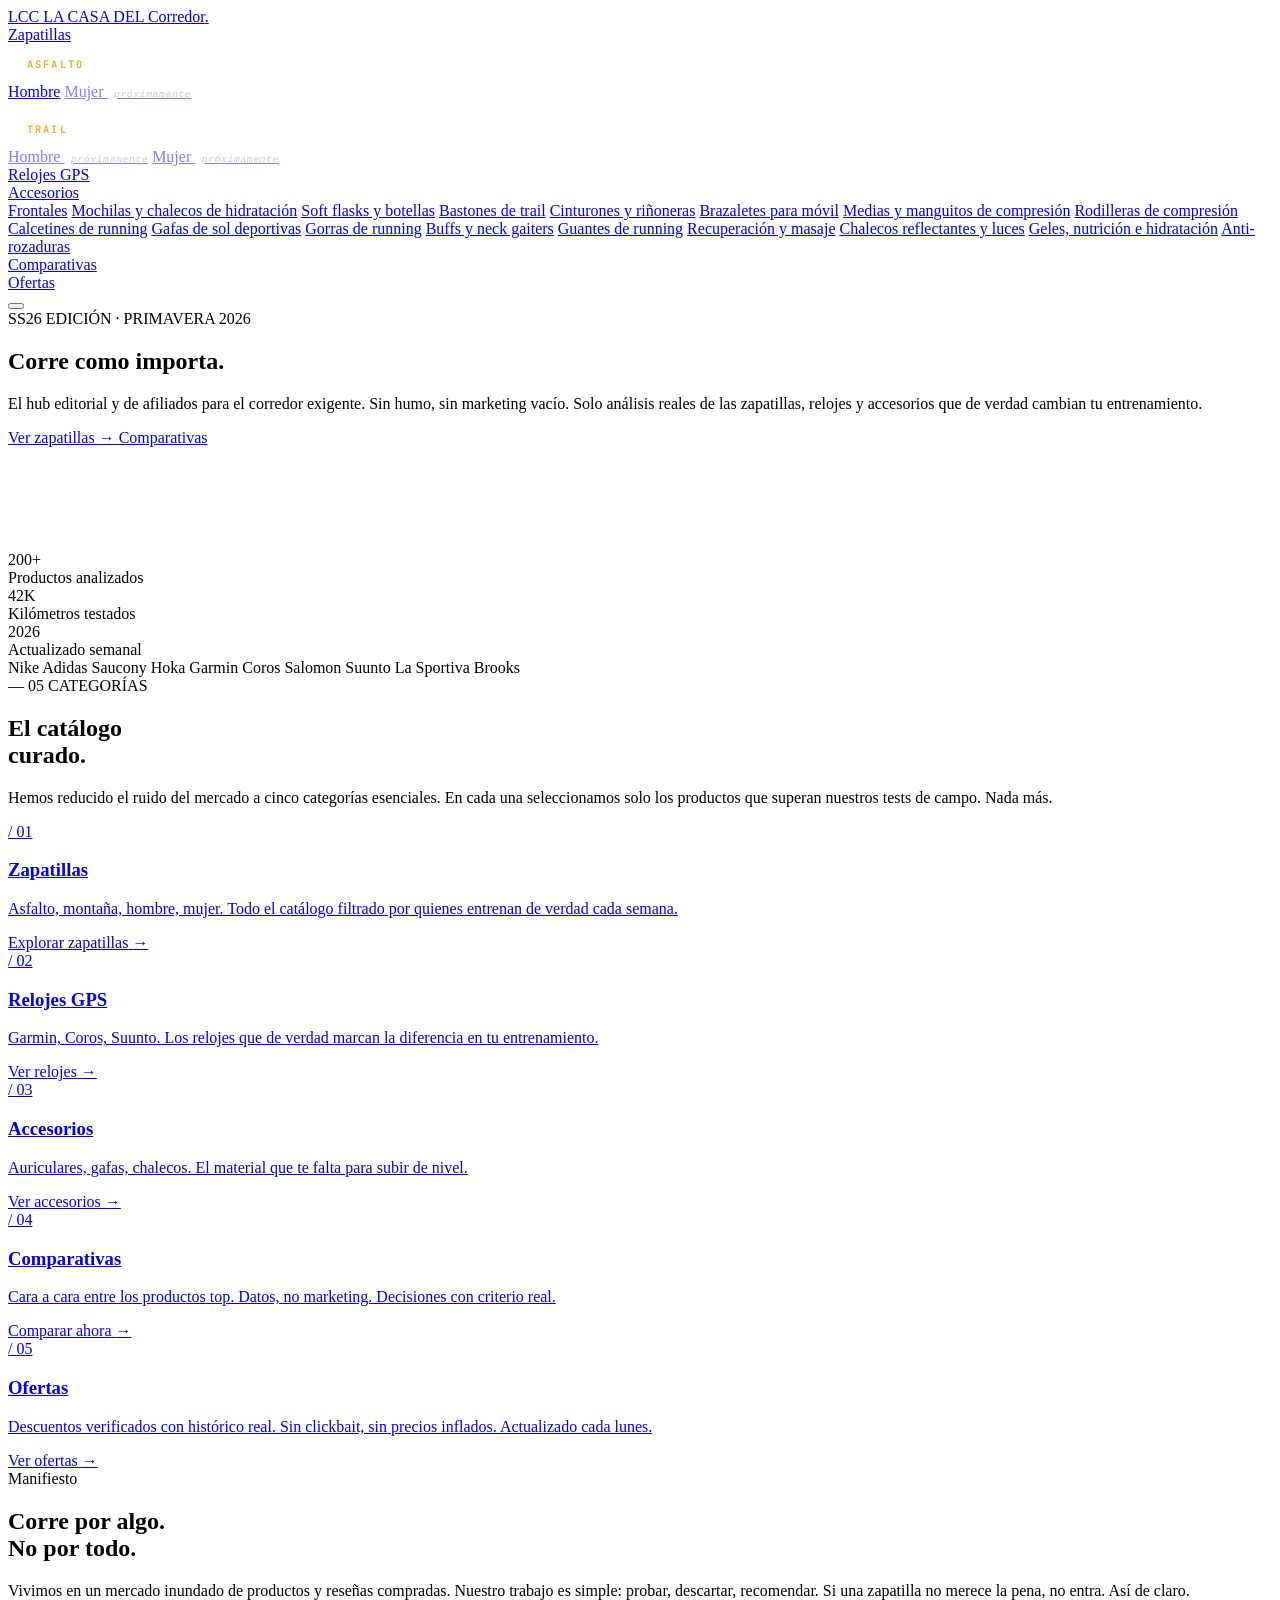
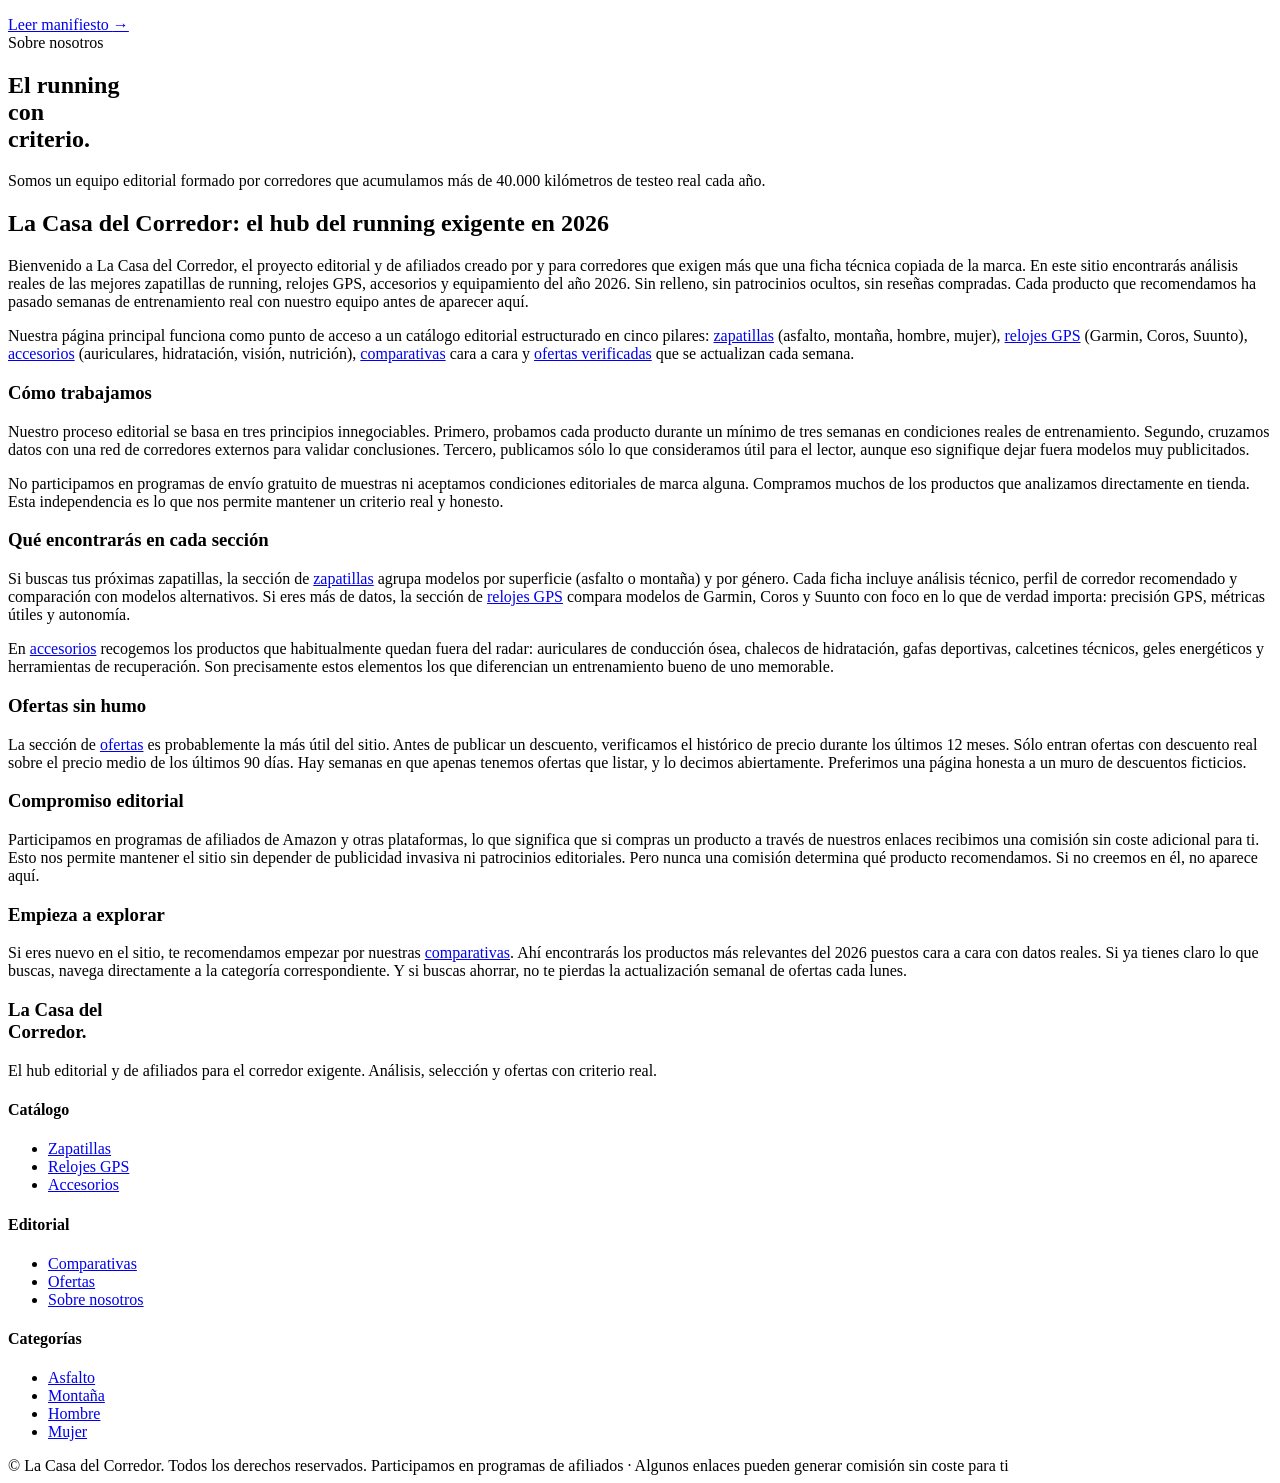
==== index.html @ 13762bdb "Add files via upload" ====
<!DOCTYPE html>
<html lang="es">
<head>
    <meta charset="UTF-8">
    <meta name="viewport" content="width=device-width, initial-scale=1.0">

    <title>La Casa del Corredor | Zapatillas, Relojes GPS y Material de Running 2026</title>
    <meta name="description" content="El hub editorial y de afiliados del corredor exigente. Selección curada de zapatillas, relojes GPS y accesorios con análisis reales. Running sin filtros.">
    <meta name="keywords" content="running, zapatillas running, relojes gps, accesorios running, comparativas running, ofertas running">
    <meta name="robots" content="index, follow">
    <meta property="og:title" content="La Casa del Corredor | Running sin filtros">
    <meta property="og:description" content="Análisis, comparativas y ofertas verificadas para el corredor exigente.">
    <meta property="og:type" content="website">

    <link rel="preconnect" href="https://fonts.googleapis.com">
    <link rel="preconnect" href="https://fonts.gstatic.com" crossorigin>
    <link href="https://fonts.googleapis.com/css2?family=Archivo+Black&family=Archivo:wght@300;400;500;600;700;800;900&family=JetBrains+Mono:wght@400;500;600;700&display=swap" rel="stylesheet">

    <link rel="stylesheet" href="css/styles.css">

    <style>
        /* Dropdown de Accesorios: permitir scroll si es muy alto */
        .nav__dropdown--accesorios { min-width: 280px; max-height: 70vh; overflow-y: auto; }
    </style>

    <style>
        /* ===== Mejoras visuales index.html ===== */

        /* 1. Imagen del hero (panel derecho junto al título) */
        .hero__visual {
            background-image:
                linear-gradient(135deg, rgba(0,0,0,0.35) 0%, rgba(0,0,0,0.05) 50%, rgba(0,0,0,0.55) 100%),
                url('https://images.unsplash.com/photo-1552674605-db6ffd4facb5?w=1200&q=80&fit=crop');
            background-size: cover;
            background-position: center;
            background-repeat: no-repeat;
        }
        .hero__visual::before { content: none !important; }
        .hero__visual::after {
            border-color: rgba(255,255,255,0.25) !important;
        }

        /* 2. Imágenes en las 5 category-card — cover para cubrir toda la tarjeta sin cortes */
        .category-card__media {
            background-repeat: no-repeat !important;
        }
        .categories__grid .category-card:nth-child(1) .category-card__media {
            background-image:
                linear-gradient(180deg, rgba(0,0,0,0.15) 0%, rgba(0,0,0,0.5) 100%),
                url('img/zapatillas.png');
            background-size: cover;
            background-position: center;
            background-color: #5c6167;
            opacity: 0.92;
        }
        .categories__grid .category-card:nth-child(2) .category-card__media {
            background-image:
                linear-gradient(180deg, rgba(0,0,0,0.15) 0%, rgba(0,0,0,0.5) 100%),
                url('img/relojes.png');
            background-size: cover;
            background-position: center;
            background-color: #512412;
            opacity: 0.92;
        }
        .categories__grid .category-card:nth-child(3) .category-card__media {
            background-image:
                linear-gradient(180deg, rgba(0,0,0,0.15) 0%, rgba(0,0,0,0.5) 100%),
                url('img/accesorios.png');
            background-size: cover;
            background-position: center;
            background-color: #263a4d;
            opacity: 0.92;
        }
        .categories__grid .category-card:nth-child(4) .category-card__media {
            background-image:
                linear-gradient(180deg, rgba(0,0,0,0.15) 0%, rgba(0,0,0,0.5) 100%),
                url('img/comparativas.png');
            background-size: cover;
            background-position: center;
            background-color: #2a272d;
            opacity: 0.92;
        }
        .categories__grid .category-card:nth-child(5) .category-card__media {
            background-image:
                linear-gradient(180deg, rgba(0,0,0,0.15) 0%, rgba(0,0,0,0.65) 100%),
                url('https://images.unsplash.com/photo-1571008887538-b36bb32f4571?w=800&q=80&fit=crop');
            background-size: cover;
            background-position: center;
            opacity: 0.85;
        }
        .category-card__media::before { content: none !important; }
        .category-card:hover .category-card__media { opacity: 1; }

        /* Mejora la legibilidad del contenido sobre la imagen */
        .category-card__content, .category-card__cta {
            position: relative;
            z-index: 2;
        }

        /* 3. Arreglo del solapamiento del .hero__stats con los botones */
        .hero__stats {
            position: static !important;
            bottom: auto !important;
            left: auto !important;
            margin-top: 4rem;
            padding-top: 2.5rem;
            border-top: 1px solid var(--surface-line);
            gap: 3rem;
            flex-wrap: wrap;
        }

        /* Responsive: en móvil reduce tamaño de los números */
        @media (max-width: 768px) {
            .hero__stats { margin-top: 2.5rem; padding-top: 2rem; gap: 2rem; }
            .hero__stat-num { font-size: 1.6rem; }
        }
    </style>

    <style>
        /* Dropdown Zapatillas — labels y soon */
        .nav__dropdown--zapatillas { min-width: 220px; }
        .nav__dropdown-label {
            display: block;
            padding: 0.8rem 1.2rem 0.4rem;
            font-family: var(--font-mono, 'JetBrains Mono', monospace);
            font-size: 0.65rem;
            font-weight: 700;
            letter-spacing: 0.2em;
            text-transform: uppercase;
            color: #F5A623;
            border-bottom: 1px solid rgba(255,255,255,0.06);
            margin-bottom: 0.3rem;
        }
        .nav__dropdown-label:not(:first-child) { margin-top: 0.5rem; }
        .nav__dropdown-link--soon {
            opacity: 0.5;
            pointer-events: none;
        }
        .nav__dropdown-soon {
            font-family: var(--font-mono, monospace);
            font-size: 0.62rem;
            color: #999;
            font-style: italic;
            margin-left: 0.4rem;
            letter-spacing: 0.05em;
        }
    </style>
</head>
<body>

    <!-- ================================================================
         NAVEGACIÓN
         ================================================================ -->
    <header class="nav" role="banner">
        <div class="nav__inner">
            <a href="index.html" class="nav__logo" aria-label="La Casa del Corredor — Inicio">
                <span class="nav__logo-mono" aria-hidden="true">LCC</span>
                <span class="nav__logo-text">
                    <span class="nav__logo-line-1">LA CASA DEL</span>
                    <span class="nav__logo-line-2">Corredor<span>.</span></span>
                </span>
            </a>
            <nav class="nav__menu" role="navigation" aria-label="Menú principal">
                <div class="nav__item">
                    <a href="zapatillas.html" class="nav__link">Zapatillas</a>
                    <div class="nav__dropdown nav__dropdown--zapatillas">
                        <span class="nav__dropdown-label">Asfalto</span>
                        <a href="zapatillas.html?tipo=asfalto&sexo=hombre&nivel=todas" class="nav__dropdown-link">Hombre</a>
                        <a href="zapatillas.html?tipo=asfalto&sexo=mujer&nivel=todas" class="nav__dropdown-link nav__dropdown-link--soon">Mujer <span class="nav__dropdown-soon">próximamente</span></a>
                        <span class="nav__dropdown-label">Trail</span>
                        <a href="zapatillas.html?tipo=trail&sexo=hombre&nivel=todas" class="nav__dropdown-link nav__dropdown-link--soon">Hombre <span class="nav__dropdown-soon">próximamente</span></a>
                        <a href="zapatillas.html?tipo=trail&sexo=mujer&nivel=todas" class="nav__dropdown-link nav__dropdown-link--soon">Mujer <span class="nav__dropdown-soon">próximamente</span></a>
                    </div>
                </div>
                <div class="nav__item"><a href="relojes.html" class="nav__link">Relojes GPS</a></div>
                <div class="nav__item">
                    <a href="accesorios.html" class="nav__link">Accesorios</a>
                    <div class="nav__dropdown nav__dropdown--accesorios">
                        <a href="accesorios.html#frontales" class="nav__dropdown-link">Frontales</a>
                        <a href="accesorios.html#mochilas" class="nav__dropdown-link">Mochilas y chalecos de hidratación</a>
                        <a href="accesorios.html#flasks" class="nav__dropdown-link">Soft flasks y botellas</a>
                        <a href="accesorios.html#bastones" class="nav__dropdown-link">Bastones de trail</a>
                        <a href="accesorios.html#cinturones" class="nav__dropdown-link">Cinturones y riñoneras</a>
                        <a href="accesorios.html#brazaletes" class="nav__dropdown-link">Brazaletes para móvil</a>
                        <a href="accesorios.html#medias" class="nav__dropdown-link">Medias y manguitos de compresión</a>
                        <a href="accesorios.html#rodilleras" class="nav__dropdown-link">Rodilleras de compresión</a>
                        <a href="accesorios.html#calcetines" class="nav__dropdown-link">Calcetines de running</a>
                        <a href="accesorios.html#gafas" class="nav__dropdown-link">Gafas de sol deportivas</a>
                        <a href="accesorios.html#gorras" class="nav__dropdown-link">Gorras de running</a>
                        <a href="accesorios.html#buffs" class="nav__dropdown-link">Buffs y neck gaiters</a>
                        <a href="accesorios.html#guantes" class="nav__dropdown-link">Guantes de running</a>
                        <a href="accesorios.html#recuperacion" class="nav__dropdown-link">Recuperación y masaje</a>
                        <a href="accesorios.html#reflectantes" class="nav__dropdown-link">Chalecos reflectantes y luces</a>
                        <a href="accesorios.html#nutricion" class="nav__dropdown-link">Geles, nutrición e hidratación</a>
                        <a href="accesorios.html#antirozaduras" class="nav__dropdown-link">Anti-rozaduras</a>
                    </div>
                </div>
                <div class="nav__item"><a href="comparativas.html" class="nav__link">Comparativas</a></div>
                <div class="nav__item"><a href="ofertas.html" class="nav__link">Ofertas</a></div>
            </nav>
            <button class="nav__toggle" aria-label="Abrir menú" aria-expanded="false">
                <span></span><span></span><span></span>
            </button>
        </div>
    </header>

    <main>

        <!-- ================================================================
             HERO
             ================================================================ -->
        <section class="hero">
            <div class="container hero__inner">
                <div>
                    <div class="hero__eyebrow">
                        <span class="hero__eyebrow-tag">SS26</span>
                        <span class="hero__eyebrow-date">EDICIÓN · PRIMAVERA 2026</span>
                    </div>
                    <h1 class="hero__title">
                        <span>Corre</span>
                        <span class="text-outline">como</span>
                        <span class="text-accent">importa.</span>
                    </h1>
                    <p class="hero__lead">
                        El hub editorial y de afiliados para el corredor exigente.
                        Sin humo, sin marketing vacío. Solo análisis reales de las
                        zapatillas, relojes y accesorios que de verdad cambian
                        tu entrenamiento.
                    </p>
                    <div class="hero__cta-row">
                        <a href="zapatillas.html" class="btn btn--primary">
                            <span>Ver zapatillas <span class="btn__arrow">→</span></span>
                        </a>
                        <a href="comparativas.html" class="btn">
                            <span>Comparativas</span>
                        </a>
                    </div>
                </div>
                <div class="hero__visual" aria-hidden="true"></div>
            </div>

            <div class="hero__stats">
                <div class="hero__stat">
                    <div class="hero__stat-num">200+</div>
                    <div class="hero__stat-label">Productos analizados</div>
                </div>
                <div class="hero__stat">
                    <div class="hero__stat-num">42K</div>
                    <div class="hero__stat-label">Kilómetros testados</div>
                </div>
                <div class="hero__stat">
                    <div class="hero__stat-num">2026</div>
                    <div class="hero__stat-label">Actualizado semanal</div>
                </div>
            </div>
        </section>

        <!-- ================================================================
             MARQUEE
             ================================================================ -->
        <section class="marquee" aria-hidden="true">
            <div class="marquee__track">
                <span class="marquee__item">Nike</span>
                <span class="marquee__item">Adidas</span>
                <span class="marquee__item">Saucony</span>
                <span class="marquee__item">Hoka</span>
                <span class="marquee__item">Garmin</span>
                <span class="marquee__item">Coros</span>
                <span class="marquee__item">Salomon</span>
                <span class="marquee__item">Suunto</span>
                <span class="marquee__item">La Sportiva</span>
                <span class="marquee__item">Brooks</span>
            </div>
        </section>

        <!-- ================================================================
             CATEGORÍAS (grid asimétrico)
             ================================================================ -->
        <section class="categories">
            <div class="container">
                <div class="categories__header">
                    <div>
                        <span class="categories__title-counter">— 05 CATEGORÍAS</span>
                        <h2 class="categories__title">
                            El catálogo<br><span class="text-accent">curado.</span>
                        </h2>
                    </div>
                    <p>
                        Hemos reducido el ruido del mercado a cinco categorías esenciales.
                        En cada una seleccionamos solo los productos que superan nuestros
                        tests de campo. Nada más.
                    </p>
                </div>

                <div class="categories__grid">
                    <!-- Card 1 (grande) -->
                    <a href="zapatillas.html" class="category-card">
                        <div class="category-card__media" aria-hidden="true"></div>
                        <div class="category-card__content">
                            <span class="category-card__number">/ 01</span>
                            <h3 class="category-card__title">Zapatillas</h3>
                            <p class="category-card__desc">
                                Asfalto, montaña, hombre, mujer. Todo el catálogo filtrado
                                por quienes entrenan de verdad cada semana.
                            </p>
                        </div>
                        <div class="category-card__cta">
                            <span>Explorar zapatillas</span>
                            <span class="category-card__cta-arrow">→</span>
                        </div>
                    </a>

                    <!-- Card 2 -->
                    <a href="relojes.html" class="category-card">
                        <div class="category-card__media" aria-hidden="true"></div>
                        <div class="category-card__content">
                            <span class="category-card__number">/ 02</span>
                            <h3 class="category-card__title">Relojes GPS</h3>
                            <p class="category-card__desc">
                                Garmin, Coros, Suunto. Los relojes que de verdad marcan
                                la diferencia en tu entrenamiento.
                            </p>
                        </div>
                        <div class="category-card__cta">
                            <span>Ver relojes</span>
                            <span class="category-card__cta-arrow">→</span>
                        </div>
                    </a>

                    <!-- Card 3 -->
                    <a href="accesorios.html" class="category-card">
                        <div class="category-card__media" aria-hidden="true"></div>
                        <div class="category-card__content">
                            <span class="category-card__number">/ 03</span>
                            <h3 class="category-card__title">Accesorios</h3>
                            <p class="category-card__desc">
                                Auriculares, gafas, chalecos. El material que te falta
                                para subir de nivel.
                            </p>
                        </div>
                        <div class="category-card__cta">
                            <span>Ver accesorios</span>
                            <span class="category-card__cta-arrow">→</span>
                        </div>
                    </a>

                    <!-- Card 4 -->
                    <a href="comparativas.html" class="category-card">
                        <div class="category-card__media" aria-hidden="true"></div>
                        <div class="category-card__content">
                            <span class="category-card__number">/ 04</span>
                            <h3 class="category-card__title">Comparativas</h3>
                            <p class="category-card__desc">
                                Cara a cara entre los productos top. Datos, no marketing.
                                Decisiones con criterio real.
                            </p>
                        </div>
                        <div class="category-card__cta">
                            <span>Comparar ahora</span>
                            <span class="category-card__cta-arrow">→</span>
                        </div>
                    </a>

                    <!-- Card 5 -->
                    <a href="ofertas.html" class="category-card">
                        <div class="category-card__media" aria-hidden="true"></div>
                        <div class="category-card__content">
                            <span class="category-card__number">/ 05</span>
                            <h3 class="category-card__title">Ofertas</h3>
                            <p class="category-card__desc">
                                Descuentos verificados con histórico real. Sin clickbait,
                                sin precios inflados. Actualizado cada lunes.
                            </p>
                        </div>
                        <div class="category-card__cta">
                            <span>Ver ofertas</span>
                            <span class="category-card__cta-arrow">→</span>
                        </div>
                    </a>
                </div>
            </div>
        </section>

        <!-- ================================================================
             BANNER CTA
             ================================================================ -->
        <section class="banner-cta">
            <div class="container banner-cta__inner">
                <div>
                    <span class="kicker">Manifiesto</span>
                    <h2 class="banner-cta__title">
                        Corre por <span class="text-accent">algo.</span><br>
                        No por <span class="text-outline">todo.</span>
                    </h2>
                    <p class="banner-cta__desc">
                        Vivimos en un mercado inundado de productos y reseñas compradas.
                        Nuestro trabajo es simple: probar, descartar, recomendar. Si una
                        zapatilla no merece la pena, no entra. Así de claro.
                    </p>
                </div>
                <a href="comparativas.html" class="btn btn--primary">
                    <span>Leer manifiesto <span class="btn__arrow">→</span></span>
                </a>
            </div>
        </section>

        <!-- ================================================================
             BLOQUE DE CONTENIDO SEO
             ================================================================ -->
        <section class="content-block">
            <div class="container content-block__inner">
                <aside class="content-block__aside">
                    <span class="kicker">Sobre nosotros</span>
                    <h2 class="content-block__title">
                        El running<br>con<br><span class="text-accent">criterio.</span>
                    </h2>
                    <p class="content-block__desc">
                        Somos un equipo editorial formado por corredores que acumulamos más
                        de 40.000 kilómetros de testeo real cada año.
                    </p>
                </aside>

                <div class="content-block__main">
                    <h2>La Casa del Corredor: el hub del running exigente en 2026</h2>
                    <p>
                        Bienvenido a La Casa del Corredor, el proyecto editorial y de afiliados
                        creado por y para corredores que exigen más que una ficha técnica
                        copiada de la marca. En este sitio encontrarás análisis reales de las
                        mejores zapatillas de running, relojes GPS, accesorios y equipamiento
                        del año 2026. Sin relleno, sin patrocinios ocultos, sin reseñas
                        compradas. Cada producto que recomendamos ha pasado semanas de
                        entrenamiento real con nuestro equipo antes de aparecer aquí.
                    </p>
                    <p>
                        Nuestra página principal funciona como punto de acceso a un catálogo
                        editorial estructurado en cinco pilares: <a href="zapatillas.html">zapatillas</a>
                        (asfalto, montaña, hombre, mujer), <a href="relojes.html">relojes GPS</a>
                        (Garmin, Coros, Suunto), <a href="accesorios.html">accesorios</a> (auriculares,
                        hidratación, visión, nutrición), <a href="comparativas.html">comparativas</a>
                        cara a cara y <a href="ofertas.html">ofertas verificadas</a> que se actualizan
                        cada semana.
                    </p>

                    <h3>Cómo trabajamos</h3>
                    <p>
                        Nuestro proceso editorial se basa en tres principios innegociables.
                        Primero, probamos cada producto durante un mínimo de tres semanas en
                        condiciones reales de entrenamiento. Segundo, cruzamos datos con una
                        red de corredores externos para validar conclusiones. Tercero,
                        publicamos sólo lo que consideramos útil para el lector, aunque eso
                        signifique dejar fuera modelos muy publicitados.
                    </p>
                    <p>
                        No participamos en programas de envío gratuito de muestras ni
                        aceptamos condiciones editoriales de marca alguna. Compramos muchos
                        de los productos que analizamos directamente en tienda. Esta
                        independencia es lo que nos permite mantener un criterio real y
                        honesto.
                    </p>

                    <h3>Qué encontrarás en cada sección</h3>
                    <p>
                        Si buscas tus próximas zapatillas, la sección de
                        <a href="zapatillas.html">zapatillas</a> agrupa modelos por superficie
                        (asfalto o montaña) y por género. Cada ficha incluye análisis técnico,
                        perfil de corredor recomendado y comparación con modelos alternativos.
                        Si eres más de datos, la sección de <a href="relojes.html">relojes GPS</a>
                        compara modelos de Garmin, Coros y Suunto con foco en lo que de verdad
                        importa: precisión GPS, métricas útiles y autonomía.
                    </p>
                    <p>
                        En <a href="accesorios.html">accesorios</a> recogemos los productos que
                        habitualmente quedan fuera del radar: auriculares de conducción ósea,
                        chalecos de hidratación, gafas deportivas, calcetines técnicos, geles
                        energéticos y herramientas de recuperación. Son precisamente estos
                        elementos los que diferencian un entrenamiento bueno de uno memorable.
                    </p>

                    <h3>Ofertas sin humo</h3>
                    <p>
                        La sección de <a href="ofertas.html">ofertas</a> es probablemente la
                        más útil del sitio. Antes de publicar un descuento, verificamos el
                        histórico de precio durante los últimos 12 meses. Sólo entran ofertas
                        con descuento real sobre el precio medio de los últimos 90 días. Hay
                        semanas en que apenas tenemos ofertas que listar, y lo decimos
                        abiertamente. Preferimos una página honesta a un muro de descuentos
                        ficticios.
                    </p>

                    <h3>Compromiso editorial</h3>
                    <p>
                        Participamos en programas de afiliados de Amazon y otras plataformas,
                        lo que significa que si compras un producto a través de nuestros
                        enlaces recibimos una comisión sin coste adicional para ti. Esto nos
                        permite mantener el sitio sin depender de publicidad invasiva ni
                        patrocinios editoriales. Pero nunca una comisión determina qué producto
                        recomendamos. Si no creemos en él, no aparece aquí.
                    </p>

                    <h3>Empieza a explorar</h3>
                    <p>
                        Si eres nuevo en el sitio, te recomendamos empezar por nuestras
                        <a href="comparativas.html">comparativas</a>. Ahí encontrarás los
                        productos más relevantes del 2026 puestos cara a cara con datos
                        reales. Si ya tienes claro lo que buscas, navega directamente a la
                        categoría correspondiente. Y si buscas ahorrar, no te pierdas la
                        actualización semanal de ofertas cada lunes.
                    </p>
                </div>
            </div>
        </section>

    </main>

    <!-- ================================================================
         FOOTER
         ================================================================ -->
    <footer class="footer" role="contentinfo">
        <div class="container">
            <div class="footer__inner">
                <div>
                    <h3 class="footer__brand-name">La Casa del<br><span>Corredor.</span></h3>
                    <p class="footer__brand-desc">
                        El hub editorial y de afiliados para el corredor exigente.
                        Análisis, selección y ofertas con criterio real.
                    </p>
                </div>
                <div>
                    <h4 class="footer__col-title">Catálogo</h4>
                    <ul class="footer__list">
                        <li><a href="zapatillas.html">Zapatillas</a></li>
                        <li><a href="relojes.html">Relojes GPS</a></li>
                        <li><a href="accesorios.html">Accesorios</a></li>
                    </ul>
                </div>
                <div>
                    <h4 class="footer__col-title">Editorial</h4>
                    <ul class="footer__list">
                        <li><a href="comparativas.html">Comparativas</a></li>
                        <li><a href="ofertas.html">Ofertas</a></li>
                        <li><a href="index.html">Sobre nosotros</a></li>
                    </ul>
                </div>
                <div>
                    <h4 class="footer__col-title">Categorías</h4>
                    <ul class="footer__list">
                        <li><a href="zapatillas.html#asfalto">Asfalto</a></li>
                        <li><a href="zapatillas.html#montana">Montaña</a></li>
                        <li><a href="zapatillas.html#hombre">Hombre</a></li>
                        <li><a href="zapatillas.html#mujer">Mujer</a></li>
                    </ul>
                </div>
            </div>
            <div class="footer__bottom">
                <span>© <span data-year></span> La Casa del Corredor. Todos los derechos reservados.</span>
                <span>Participamos en programas de afiliados · Algunos enlaces pueden generar comisión sin coste para ti</span>
            </div>
        </div>
    </footer>
    <script src="css/main.js" defer></script>
</body>
</html>
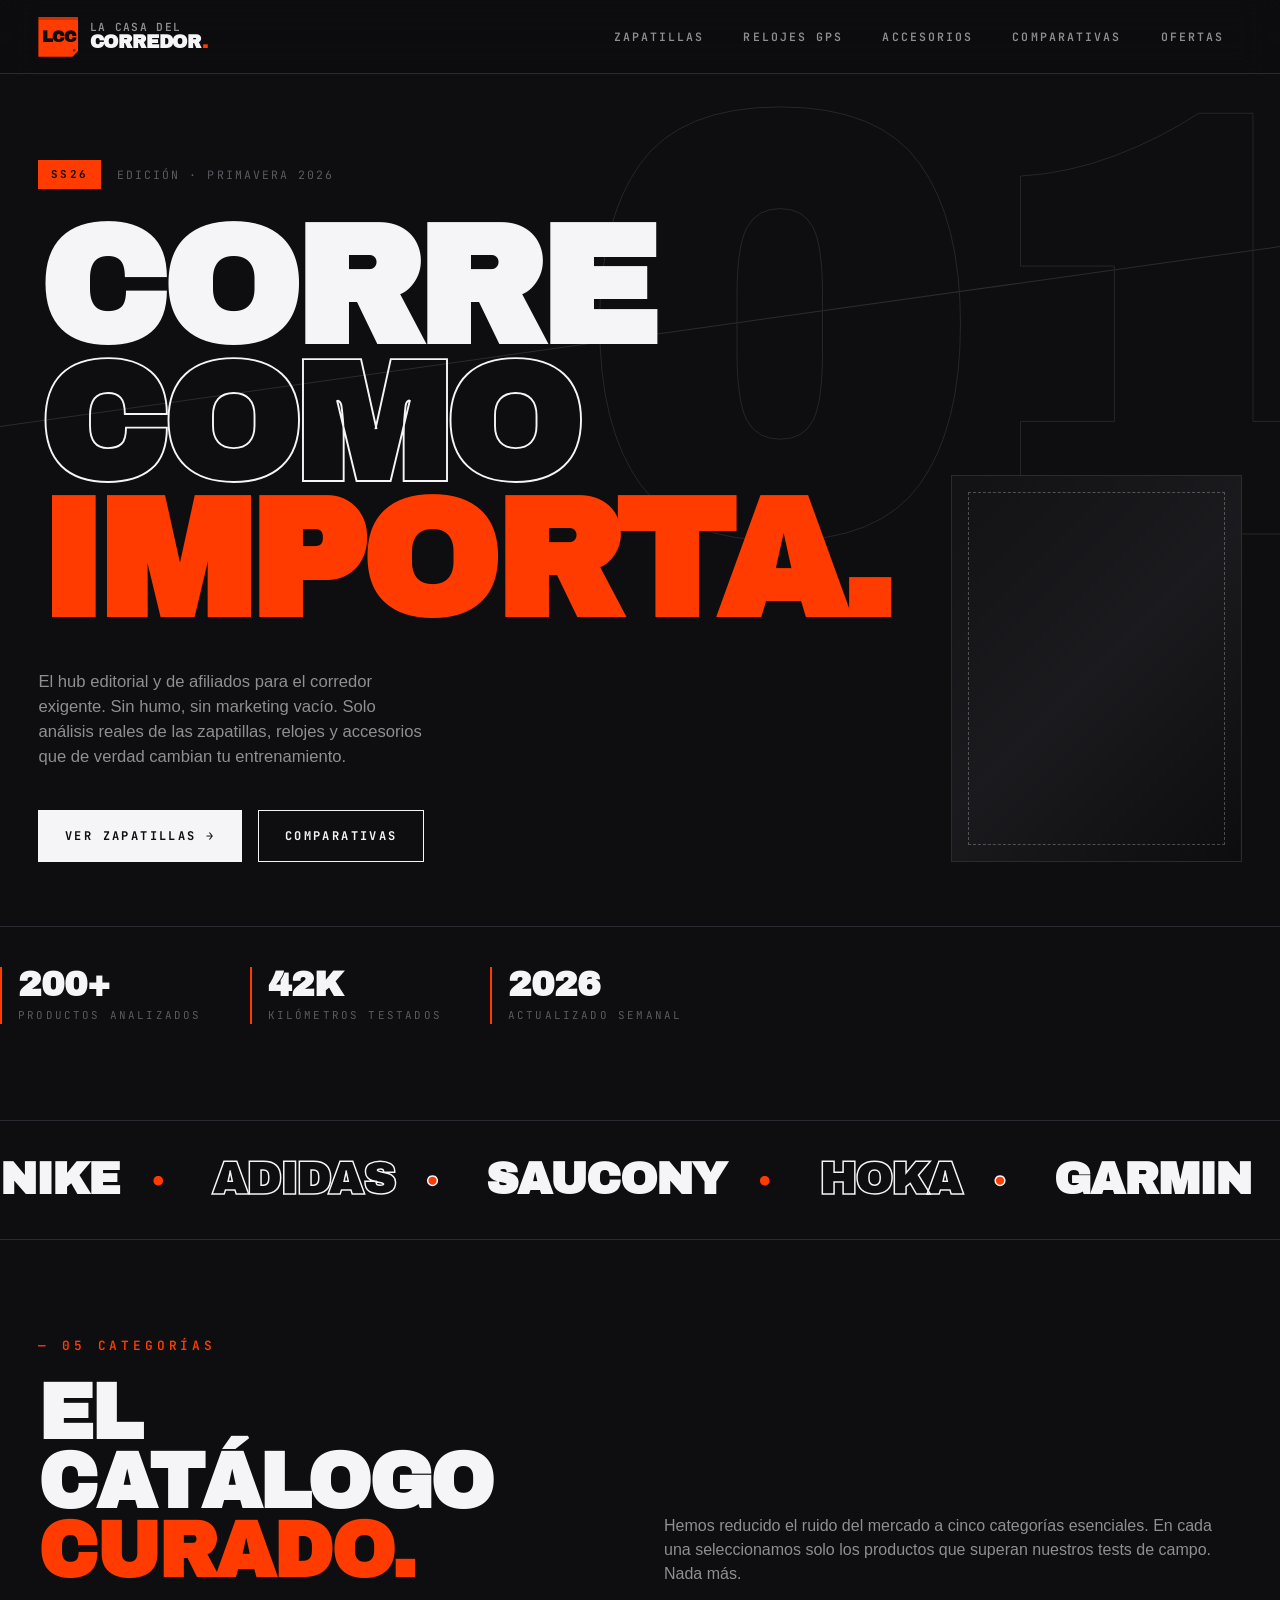
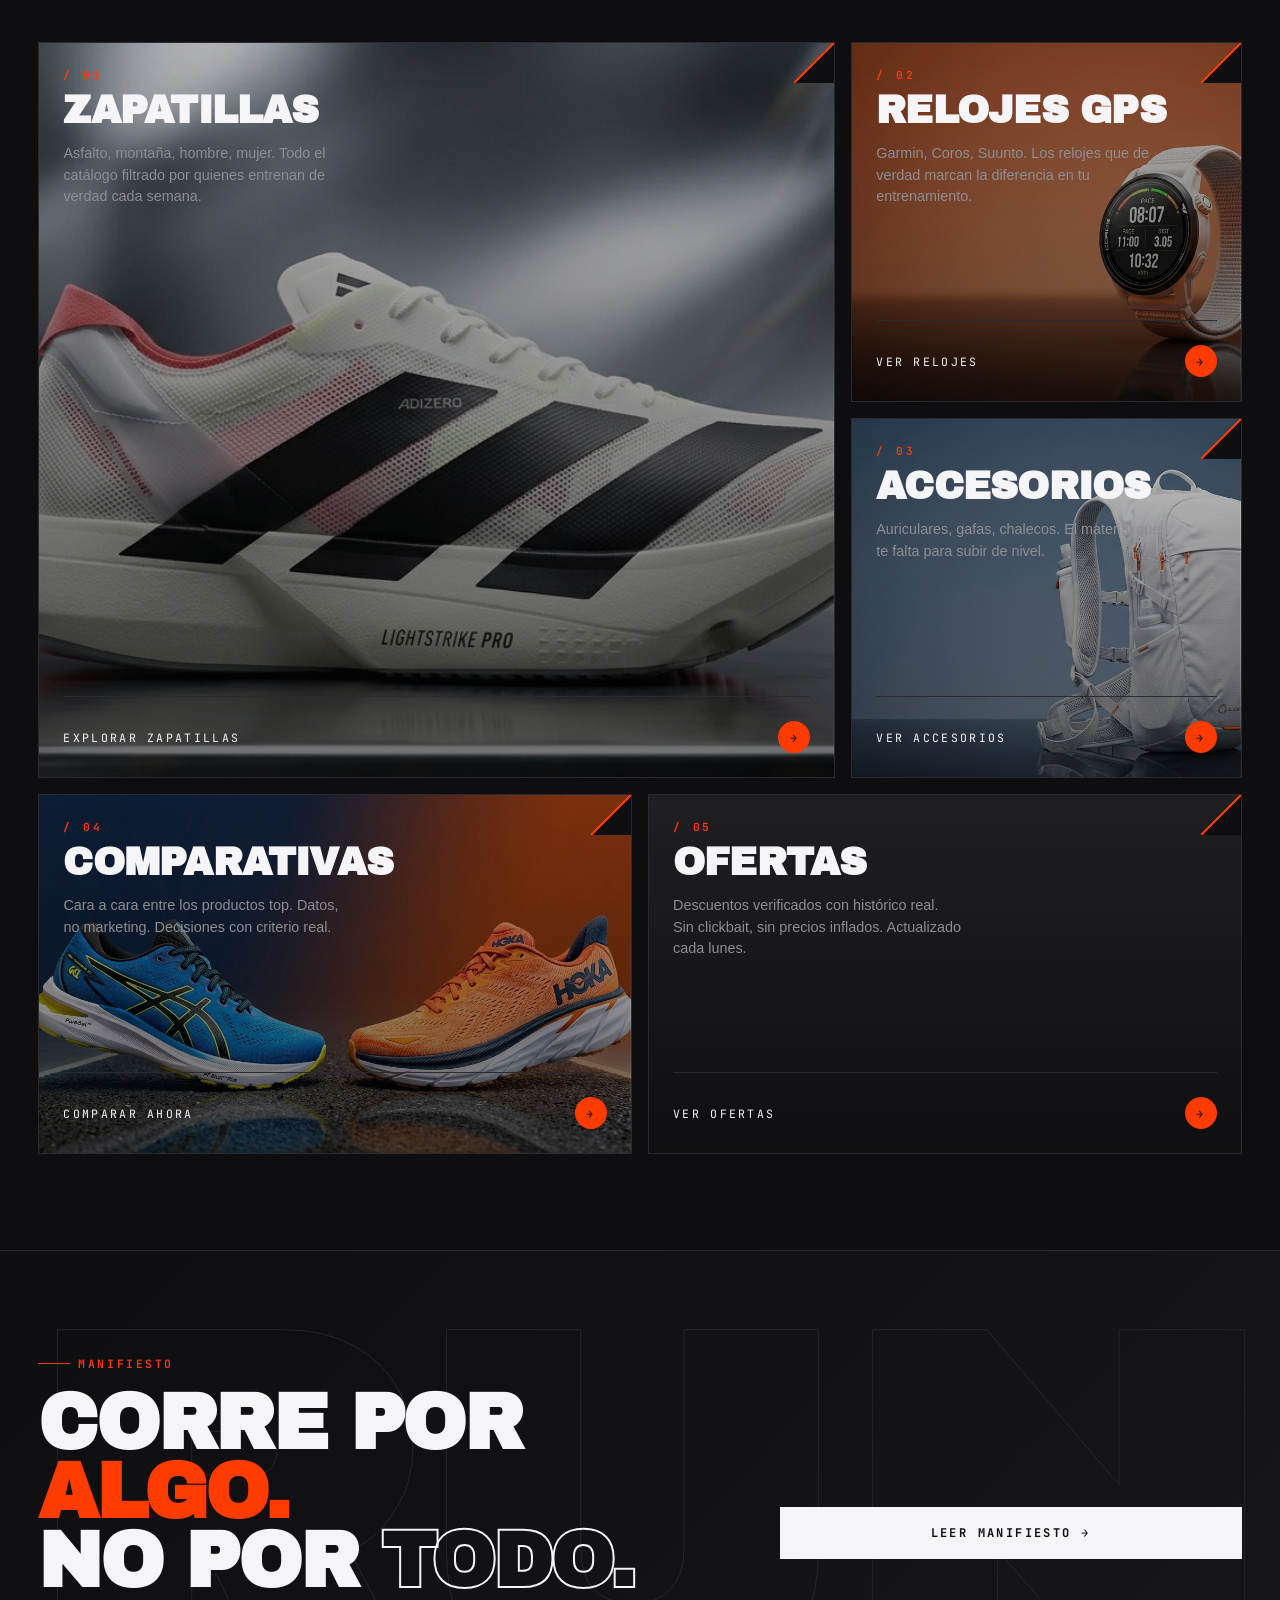
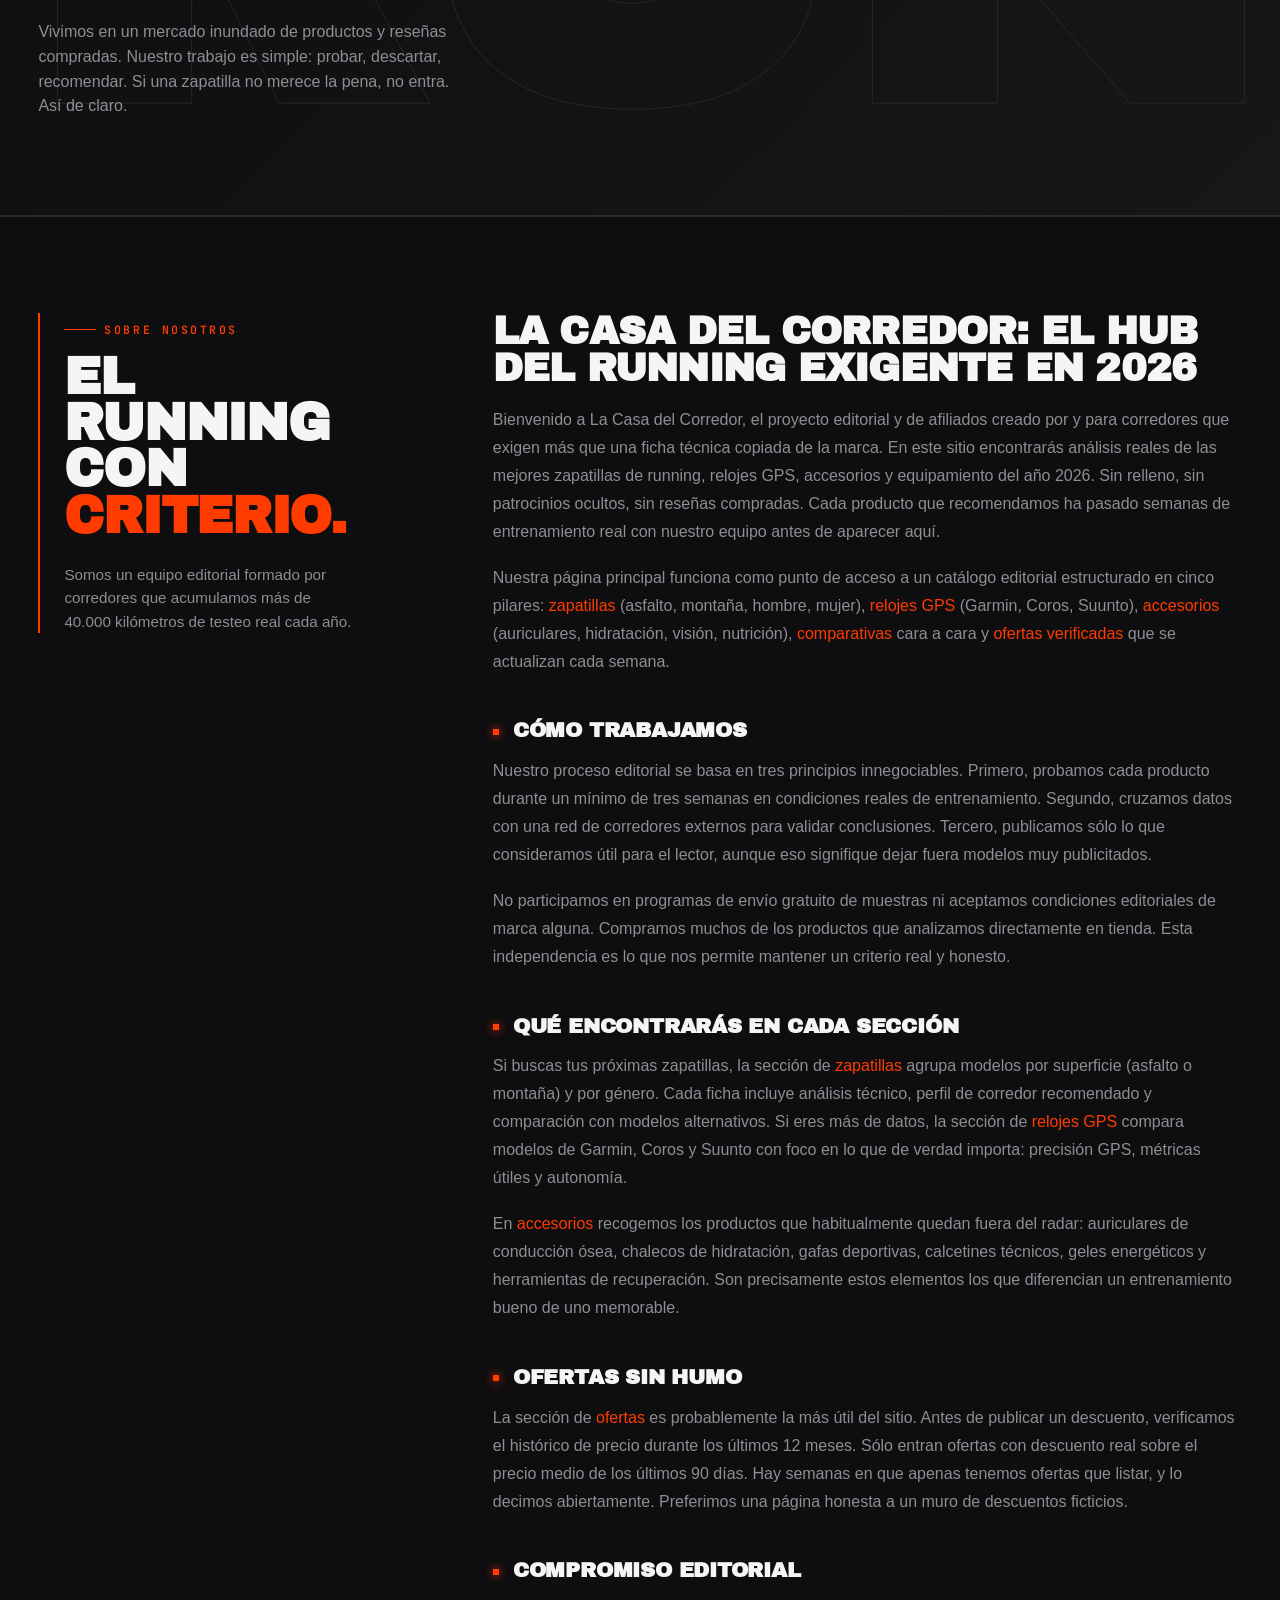
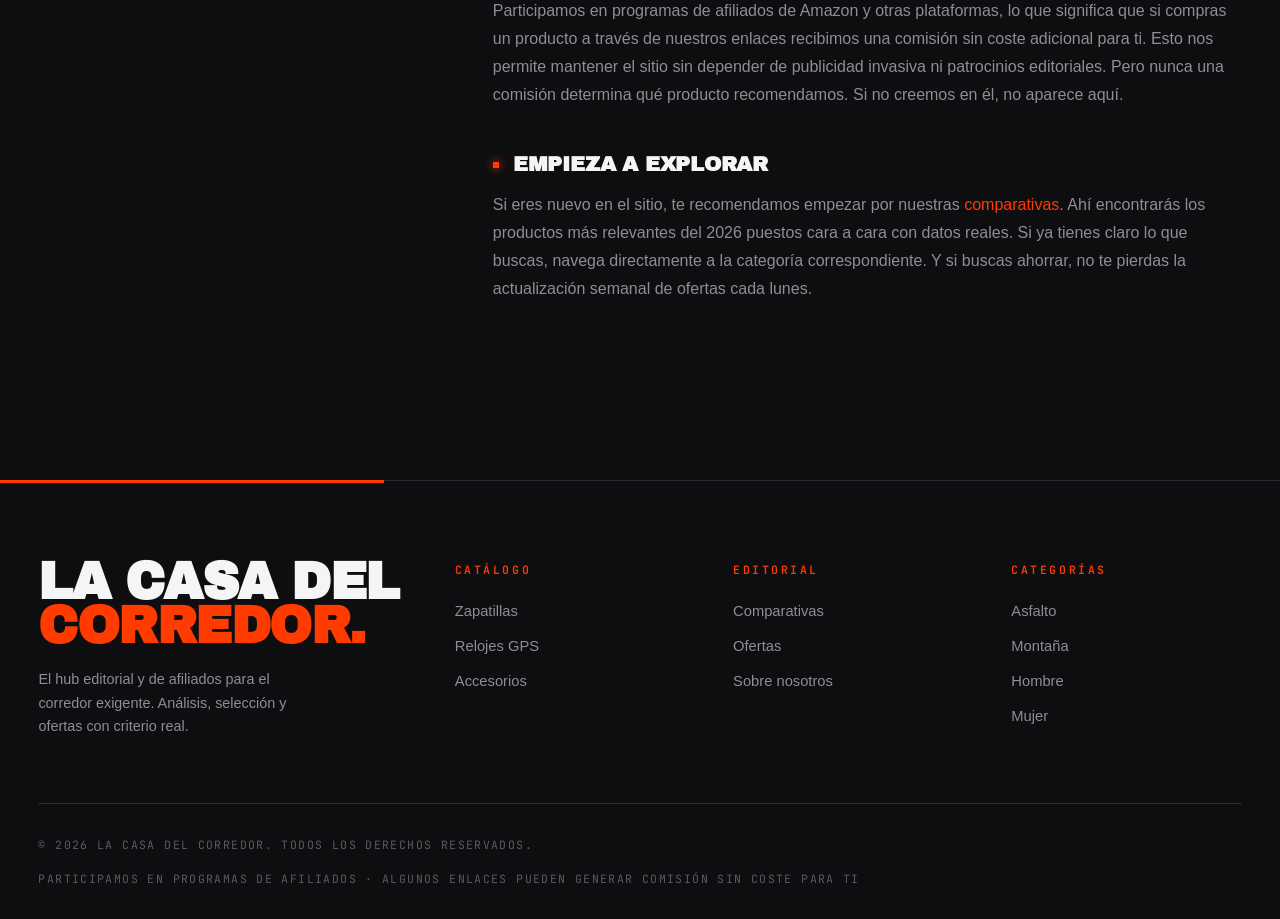
==== commit d672d7a2: "Add files via upload" ====
--- a/index.html
+++ b/index.html
@@ -115,37 +115,7 @@
             .hero__stat-num { font-size: 1.6rem; }
         }
     </style>
-
-    <style>
-        /* Dropdown Zapatillas — labels y soon */
-        .nav__dropdown--zapatillas { min-width: 220px; }
-        .nav__dropdown-label {
-            display: block;
-            padding: 0.8rem 1.2rem 0.4rem;
-            font-family: var(--font-mono, 'JetBrains Mono', monospace);
-            font-size: 0.65rem;
-            font-weight: 700;
-            letter-spacing: 0.2em;
-            text-transform: uppercase;
-            color: #F5A623;
-            border-bottom: 1px solid rgba(255,255,255,0.06);
-            margin-bottom: 0.3rem;
-        }
-        .nav__dropdown-label:not(:first-child) { margin-top: 0.5rem; }
-        .nav__dropdown-link--soon {
-            opacity: 0.5;
-            pointer-events: none;
-        }
-        .nav__dropdown-soon {
-            font-family: var(--font-mono, monospace);
-            font-size: 0.62rem;
-            color: #999;
-            font-style: italic;
-            margin-left: 0.4rem;
-            letter-spacing: 0.05em;
-        }
-    </style>
-</head>
+    </head>
 <body>
 
     <!-- ================================================================
@@ -163,16 +133,25 @@
             <nav class="nav__menu" role="navigation" aria-label="Menú principal">
                 <div class="nav__item">
                     <a href="zapatillas.html" class="nav__link">Zapatillas</a>
-                    <div class="nav__dropdown nav__dropdown--zapatillas">
-                        <span class="nav__dropdown-label">Asfalto</span>
-                        <a href="zapatillas.html?tipo=asfalto&sexo=hombre&nivel=todas" class="nav__dropdown-link">Hombre</a>
-                        <a href="zapatillas.html?tipo=asfalto&sexo=mujer&nivel=todas" class="nav__dropdown-link nav__dropdown-link--soon">Mujer <span class="nav__dropdown-soon">próximamente</span></a>
-                        <span class="nav__dropdown-label">Trail</span>
-                        <a href="zapatillas.html?tipo=trail&sexo=hombre&nivel=todas" class="nav__dropdown-link nav__dropdown-link--soon">Hombre <span class="nav__dropdown-soon">próximamente</span></a>
-                        <a href="zapatillas.html?tipo=trail&sexo=mujer&nivel=todas" class="nav__dropdown-link nav__dropdown-link--soon">Mujer <span class="nav__dropdown-soon">próximamente</span></a>
+                    <div class="nav__dropdown">
+                        <a href="zapatillas.html#asfalto" class="nav__dropdown-link">Asfalto</a>
+                        <a href="zapatillas.html#montana" class="nav__dropdown-link">Montaña</a>
+                        <a href="zapatillas.html#hombre" class="nav__dropdown-link">Hombre</a>
+                        <a href="zapatillas.html#mujer" class="nav__dropdown-link">Mujer</a>
                     </div>
                 </div>
-                <div class="nav__item"><a href="relojes.html" class="nav__link">Relojes GPS</a></div>
+                <div class="nav__item">
+                    <a href="relojes.html" class="nav__link">Relojes GPS</a>
+                    <div class="nav__dropdown nav__dropdown--relojes">
+                        <a href="relojes.html#garmin" class="nav__dropdown-link">Garmin</a>
+                        <a href="relojes.html#coros" class="nav__dropdown-link">COROS</a>
+                        <a href="relojes.html#polar" class="nav__dropdown-link">Polar</a>
+                        <a href="relojes.html#suunto" class="nav__dropdown-link">Suunto</a>
+                        <a href="relojes.html#apple" class="nav__dropdown-link">Apple Watch</a>
+                        <a href="relojes.html#amazfit" class="nav__dropdown-link">Amazfit</a>
+                        <a href="relojes.html#huawei" class="nav__dropdown-link">Huawei</a>
+                    </div>
+                </div>
                 <div class="nav__item">
                     <a href="accesorios.html" class="nav__link">Accesorios</a>
                     <div class="nav__dropdown nav__dropdown--accesorios">
@@ -181,7 +160,6 @@
                         <a href="accesorios.html#flasks" class="nav__dropdown-link">Soft flasks y botellas</a>
                         <a href="accesorios.html#bastones" class="nav__dropdown-link">Bastones de trail</a>
                         <a href="accesorios.html#cinturones" class="nav__dropdown-link">Cinturones y riñoneras</a>
-                        <a href="accesorios.html#brazaletes" class="nav__dropdown-link">Brazaletes para móvil</a>
                         <a href="accesorios.html#medias" class="nav__dropdown-link">Medias y manguitos de compresión</a>
                         <a href="accesorios.html#rodilleras" class="nav__dropdown-link">Rodilleras de compresión</a>
                         <a href="accesorios.html#calcetines" class="nav__dropdown-link">Calcetines de running</a>
@@ -190,7 +168,6 @@
                         <a href="accesorios.html#buffs" class="nav__dropdown-link">Buffs y neck gaiters</a>
                         <a href="accesorios.html#guantes" class="nav__dropdown-link">Guantes de running</a>
                         <a href="accesorios.html#recuperacion" class="nav__dropdown-link">Recuperación y masaje</a>
-                        <a href="accesorios.html#reflectantes" class="nav__dropdown-link">Chalecos reflectantes y luces</a>
                         <a href="accesorios.html#nutricion" class="nav__dropdown-link">Geles, nutrición e hidratación</a>
                         <a href="accesorios.html#antirozaduras" class="nav__dropdown-link">Anti-rozaduras</a>
                     </div>
--- a/css/styles.css
+++ b/css/styles.css
@@ -0,0 +1,1306 @@
+/* ================================================================
+   LA CASA DEL CORREDOR — DESIGN SYSTEM v2
+   Estética: brutalismo deportivo · tipografía masiva · contraste duro
+   ================================================================ */
+
+/* ---------- 01. RESET ---------- */
+*, *::before, *::after { box-sizing: border-box; margin: 0; padding: 0; }
+html { scroll-behavior: smooth; -webkit-text-size-adjust: 100%; }
+body {
+    font-family: 'Archivo', 'Helvetica Neue', sans-serif;
+    background: var(--bg);
+    color: var(--text);
+    line-height: 1.5;
+    overflow-x: hidden;
+    -webkit-font-smoothing: antialiased;
+    -moz-osx-font-smoothing: grayscale;
+}
+img, svg { display: block; max-width: 100%; }
+a { color: inherit; text-decoration: none; }
+button { font: inherit; background: none; border: none; cursor: pointer; color: inherit; }
+ul { list-style: none; }
+
+
+/* ---------- 02. VARIABLES ---------- */
+:root {
+    /* Colores — fondo muy oscuro con presencia metálica */
+    --bg:            #0e0e10;
+    --bg-elevated:   #17171a;
+    --bg-card:       #1c1c20;
+    --bg-accent:     #26262b;
+    --surface-line:  #2a2a30;
+
+    --text:          #f5f5f7;
+    --text-dim:      #8e8e93;
+    --text-mute:     #5a5a60;
+
+    /* Acento — naranja incendiario */
+    --accent:        #ff3b00;
+    --accent-hot:    #ff5722;
+    --accent-dark:   #cc2f00;
+
+    /* Acento secundario — verde ácido */
+    --accent-lime:   #c6ff00;
+
+    /* Tipografía */
+    --font-display: 'Archivo Black', 'Oswald', sans-serif;
+    --font-body:    'Archivo', 'Helvetica Neue', sans-serif;
+    --font-mono:    'JetBrains Mono', 'Courier New', monospace;
+
+    /* Easing */
+    --ease-out:   cubic-bezier(0.16, 1, 0.3, 1);
+    --ease-snap:  cubic-bezier(0.7, 0, 0.3, 1);
+
+    /* Layout */
+    --container:  1440px;
+    --gutter:     clamp(1.25rem, 3vw, 3rem);
+    --radius-s:   4px;
+    --radius-m:   8px;
+}
+
+
+/* ---------- 03. TIPOGRAFÍA ---------- */
+.display,
+h1, h2 {
+    font-family: var(--font-display);
+    font-weight: 900;
+    letter-spacing: -0.02em;
+    line-height: 0.88;
+    text-transform: uppercase;
+}
+
+h3 {
+    font-family: var(--font-display);
+    font-weight: 900;
+    letter-spacing: -0.01em;
+    line-height: 1;
+    text-transform: uppercase;
+}
+
+p { color: var(--text-dim); font-size: 1rem; }
+
+.kicker {
+    display: inline-flex;
+    align-items: center;
+    gap: 0.5rem;
+    font-family: var(--font-mono);
+    font-size: 0.72rem;
+    font-weight: 600;
+    letter-spacing: 0.22em;
+    text-transform: uppercase;
+    color: var(--accent);
+}
+.kicker::before {
+    content: '';
+    width: 2rem;
+    height: 1px;
+    background: var(--accent);
+}
+
+.text-accent { color: var(--accent); }
+.text-lime   { color: var(--accent-lime); }
+.text-outline {
+    color: transparent;
+    -webkit-text-stroke: 2px var(--text);
+}
+
+
+/* ---------- 04. CONTAINER ---------- */
+.container {
+    width: 100%;
+    max-width: var(--container);
+    margin-inline: auto;
+    padding-inline: var(--gutter);
+}
+
+
+/* ---------- 05. NAVEGACIÓN ---------- */
+.nav {
+    position: fixed;
+    top: 0; left: 0; right: 0;
+    z-index: 1000;
+    background: rgba(14, 14, 16, 0.85);
+    backdrop-filter: blur(20px) saturate(1.4);
+    -webkit-backdrop-filter: blur(20px) saturate(1.4);
+    border-bottom: 1px solid var(--surface-line);
+    transition: transform 0.4s var(--ease-snap);
+}
+.nav.is-hidden { transform: translateY(-100%); }
+
+.nav__inner {
+    display: flex;
+    align-items: center;
+    justify-content: space-between;
+    max-width: var(--container);
+    margin-inline: auto;
+    padding: 1rem var(--gutter);
+}
+
+.nav__logo {
+    display: inline-flex;
+    align-items: center;
+    gap: 0.7rem;
+    position: relative;
+    transition: transform 0.3s var(--ease-snap);
+}
+.nav__logo:hover { transform: translateX(2px); }
+
+/* Monograma LCC — el bloque llamativo */
+.nav__logo-mono {
+    position: relative;
+    display: inline-flex;
+    align-items: center;
+    justify-content: center;
+    width: 40px;
+    height: 40px;
+    background: var(--accent);
+    color: var(--bg);
+    font-family: var(--font-display);
+    font-weight: 900;
+    font-size: 1rem;
+    letter-spacing: -0.03em;
+    text-transform: uppercase;
+    overflow: hidden;
+    clip-path: polygon(0 0, 100% 0, 100% 85%, 85% 100%, 0 100%);
+    transition: background 0.3s var(--ease-out);
+}
+.nav__logo-mono::before {
+    content: '';
+    position: absolute;
+    top: 0; left: 0;
+    width: 100%; height: 3px;
+    background: var(--bg);
+    opacity: 0.2;
+}
+.nav__logo-mono::after {
+    content: '●';
+    position: absolute;
+    bottom: 2px;
+    right: 3px;
+    font-size: 0.35rem;
+    color: var(--bg);
+    opacity: 0.6;
+}
+.nav__logo:hover .nav__logo-mono { background: var(--text); }
+
+/* Texto del logo — layout en dos líneas */
+.nav__logo-text {
+    display: flex;
+    flex-direction: column;
+    line-height: 0.95;
+    font-family: var(--font-display);
+    font-weight: 900;
+    letter-spacing: -0.02em;
+    text-transform: uppercase;
+}
+.nav__logo-line-1 {
+    font-size: 0.7rem;
+    color: var(--text-dim);
+    letter-spacing: 0.12em;
+    font-family: var(--font-mono);
+    font-weight: 600;
+    margin-bottom: 2px;
+}
+.nav__logo-line-2 {
+    font-size: 1.15rem;
+    color: var(--text);
+    letter-spacing: -0.01em;
+}
+.nav__logo-line-2 span {
+    color: var(--accent);
+    display: inline-block;
+    margin-left: 1px;
+}
+
+.nav__menu {
+    display: flex;
+    gap: 0.25rem;
+}
+.nav__item { position: relative; }
+
+.nav__link {
+    display: block;
+    padding: 0.75rem 1.1rem;
+    font-family: var(--font-mono);
+    font-size: 0.72rem;
+    font-weight: 600;
+    letter-spacing: 0.18em;
+    text-transform: uppercase;
+    color: var(--text-dim);
+    transition: color 0.25s var(--ease-out);
+    position: relative;
+}
+.nav__link::after {
+    content: '';
+    position: absolute;
+    bottom: 0.4rem;
+    left: 1.1rem;
+    right: 1.1rem;
+    height: 2px;
+    background: var(--accent);
+    transform: scaleX(0);
+    transform-origin: left;
+    transition: transform 0.3s var(--ease-snap);
+}
+.nav__link:hover { color: var(--text); }
+.nav__link:hover::after { transform: scaleX(1); }
+.nav__link.is-active { color: var(--text); }
+.nav__link.is-active::after { transform: scaleX(1); }
+
+.nav__dropdown {
+    position: absolute;
+    top: calc(100% + 0.5rem);
+    left: 0;
+    min-width: 200px;
+    background: var(--bg-elevated);
+    border: 1px solid var(--surface-line);
+    opacity: 0;
+    visibility: hidden;
+    transform: translateY(-8px);
+    transition: all 0.25s var(--ease-out);
+    padding: 0.5rem;
+}
+.nav__item:hover .nav__dropdown {
+    opacity: 1;
+    visibility: visible;
+    transform: translateY(0);
+}
+.nav__dropdown-link {
+    display: block;
+    padding: 0.7rem 0.9rem;
+    font-family: var(--font-mono);
+    font-size: 0.72rem;
+    font-weight: 600;
+    letter-spacing: 0.14em;
+    text-transform: uppercase;
+    color: var(--text-dim);
+    border-left: 2px solid transparent;
+    transition: all 0.2s;
+}
+.nav__dropdown-link:hover {
+    color: var(--text);
+    border-left-color: var(--accent);
+    background: var(--bg-accent);
+    padding-left: 1.2rem;
+}
+
+.nav__toggle { display: none; width: 36px; height: 36px; position: relative; }
+.nav__toggle span {
+    display: block;
+    width: 24px; height: 2px;
+    background: var(--text);
+    margin: 5px auto;
+    transition: all 0.3s var(--ease-snap);
+}
+.nav__toggle.is-active span:nth-child(1) { transform: translateY(7px) rotate(45deg); }
+.nav__toggle.is-active span:nth-child(2) { opacity: 0; }
+.nav__toggle.is-active span:nth-child(3) { transform: translateY(-7px) rotate(-45deg); }
+
+
+/* ---------- 06. HERO ---------- */
+.hero {
+    position: relative;
+    min-height: 100vh;
+    padding: 10rem 0 6rem;
+    overflow: hidden;
+    background: var(--bg);
+}
+.hero::before {
+    content: '';
+    position: absolute;
+    top: 30%; right: -10%;
+    width: 120%; height: 1px;
+    background: var(--surface-line);
+    transform: rotate(-8deg);
+    pointer-events: none;
+}
+.hero::after {
+    content: '01';
+    position: absolute;
+    top: 10%; right: -5%;
+    font-family: var(--font-display);
+    font-size: clamp(20rem, 45vw, 42rem);
+    font-weight: 900;
+    color: transparent;
+    -webkit-text-stroke: 1px var(--bg-accent);
+    line-height: 0.8;
+    z-index: 0;
+    pointer-events: none;
+    user-select: none;
+}
+
+.hero__inner {
+    position: relative;
+    z-index: 2;
+    display: grid;
+    grid-template-columns: 1.3fr 1fr;
+    gap: 4rem;
+    align-items: end;
+    min-height: 70vh;
+}
+
+.hero__eyebrow {
+    display: flex;
+    align-items: center;
+    gap: 1rem;
+    margin-bottom: 2rem;
+}
+.hero__eyebrow-tag {
+    display: inline-block;
+    padding: 0.4rem 0.8rem;
+    background: var(--accent);
+    color: var(--bg);
+    font-family: var(--font-mono);
+    font-size: 0.68rem;
+    font-weight: 700;
+    letter-spacing: 0.2em;
+    text-transform: uppercase;
+}
+.hero__eyebrow-date {
+    font-family: var(--font-mono);
+    font-size: 0.72rem;
+    color: var(--text-mute);
+    letter-spacing: 0.18em;
+    text-transform: uppercase;
+}
+
+.hero__title {
+    font-size: clamp(4rem, 13vw, 11rem);
+    line-height: 0.82;
+    margin-bottom: 2.5rem;
+    letter-spacing: -0.04em;
+}
+.hero__title span { display: block; }
+.hero__title .text-outline {
+    -webkit-text-stroke: clamp(1px, 0.15vw, 2px) var(--text);
+}
+
+.hero__lead {
+    font-size: clamp(1rem, 1.3vw, 1.2rem);
+    color: var(--text-dim);
+    max-width: 42ch;
+    margin-bottom: 2.5rem;
+    line-height: 1.5;
+}
+
+.hero__cta-row {
+    display: flex;
+    flex-wrap: wrap;
+    gap: 1rem;
+    align-items: center;
+}
+
+.hero__visual {
+    position: relative;
+    aspect-ratio: 3/4;
+    background: var(--bg-card);
+    border: 1px solid var(--surface-line);
+    overflow: hidden;
+}
+.hero__visual::before {
+    content: 'IMG · HERO';
+    position: absolute;
+    inset: 0;
+    display: flex;
+    align-items: center;
+    justify-content: center;
+    font-family: var(--font-mono);
+    font-size: 0.75rem;
+    color: var(--text-mute);
+    letter-spacing: 0.3em;
+}
+.hero__visual::after {
+    content: '';
+    position: absolute;
+    inset: 1rem;
+    border: 1px dashed var(--surface-line);
+    pointer-events: none;
+}
+
+.hero__stats {
+    position: absolute;
+    bottom: 3rem; left: var(--gutter);
+    display: flex;
+    gap: 2.5rem;
+    z-index: 3;
+}
+.hero__stat {
+    border-left: 2px solid var(--accent);
+    padding-left: 1rem;
+}
+.hero__stat-num {
+    font-family: var(--font-display);
+    font-size: 2.2rem;
+    font-weight: 900;
+    line-height: 1;
+    color: var(--text);
+}
+.hero__stat-label {
+    font-family: var(--font-mono);
+    font-size: 0.68rem;
+    letter-spacing: 0.2em;
+    text-transform: uppercase;
+    color: var(--text-mute);
+    margin-top: 0.3rem;
+}
+
+
+/* ---------- 07. BOTONES ---------- */
+.btn {
+    position: relative;
+    display: inline-flex;
+    align-items: center;
+    justify-content: center;
+    gap: 0.6rem;
+    padding: 1rem 1.6rem;
+    font-family: var(--font-mono);
+    font-size: 0.75rem;
+    font-weight: 700;
+    letter-spacing: 0.2em;
+    text-transform: uppercase;
+    border: 1px solid var(--text);
+    color: var(--text);
+    background: transparent;
+    overflow: hidden;
+    transition: color 0.3s var(--ease-out);
+    cursor: pointer;
+    white-space: nowrap;
+}
+.btn > span { position: relative; z-index: 2; display: inline-flex; align-items: center; gap: 0.6rem; }
+.btn::before {
+    content: '';
+    position: absolute;
+    inset: 0;
+    background: var(--text);
+    transform: translateY(101%);
+    transition: transform 0.45s var(--ease-snap);
+    z-index: 1;
+}
+.btn:hover { color: var(--bg); }
+.btn:hover::before { transform: translateY(0); }
+
+.btn__arrow {
+    display: inline-block;
+    transition: transform 0.3s var(--ease-out);
+}
+.btn:hover .btn__arrow { transform: translateX(4px); }
+
+.btn--primary {
+    background: var(--text);
+    color: var(--bg);
+    border-color: var(--text);
+}
+.btn--primary::before { background: var(--accent); transform: translateY(101%); }
+.btn--primary:hover { color: var(--text); }
+
+.btn--amazon {
+    background: transparent;
+    color: var(--text);
+    border-color: var(--accent);
+    width: 100%;
+    margin-top: auto;
+}
+.btn--amazon::before { background: var(--accent); }
+.btn--amazon:hover { color: var(--bg); }
+
+
+/* ---------- 08. PAGE HEADER ---------- */
+.page-header {
+    position: relative;
+    padding: 10rem 0 4rem;
+    border-bottom: 1px solid var(--surface-line);
+    overflow: hidden;
+}
+.page-header::before {
+    content: attr(data-big);
+    position: absolute;
+    top: 50%; right: -3%;
+    transform: translateY(-50%);
+    font-family: var(--font-display);
+    font-size: clamp(12rem, 28vw, 24rem);
+    font-weight: 900;
+    color: transparent;
+    -webkit-text-stroke: 1px var(--bg-accent);
+    line-height: 0.8;
+    z-index: 0;
+    pointer-events: none;
+    user-select: none;
+    letter-spacing: -0.04em;
+    text-transform: uppercase;
+}
+.page-header__inner {
+    position: relative;
+    z-index: 2;
+    display: grid;
+    grid-template-columns: 1.4fr 1fr;
+    gap: 3rem;
+    align-items: end;
+}
+.page-header__breadcrumb {
+    display: flex;
+    gap: 0.6rem;
+    font-family: var(--font-mono);
+    font-size: 0.72rem;
+    letter-spacing: 0.18em;
+    text-transform: uppercase;
+    color: var(--text-mute);
+    margin-bottom: 1.5rem;
+}
+.page-header__breadcrumb a { color: var(--text-dim); transition: color 0.2s; }
+.page-header__breadcrumb a:hover { color: var(--accent); }
+.page-header__breadcrumb .separator { color: var(--accent); }
+
+.page-header__title {
+    font-size: clamp(3rem, 9vw, 7.5rem);
+    line-height: 0.85;
+    margin: 1rem 0 2rem;
+    letter-spacing: -0.035em;
+}
+.page-header__subtitle {
+    font-size: 1.05rem;
+    max-width: 52ch;
+    line-height: 1.55;
+    color: var(--text-dim);
+}
+.page-header__visual {
+    position: relative;
+    aspect-ratio: 4/5;
+    background: var(--bg-card);
+    border: 1px solid var(--surface-line);
+}
+.page-header__visual::before {
+    content: 'IMG · HEADER';
+    position: absolute;
+    inset: 0;
+    display: flex;
+    align-items: center;
+    justify-content: center;
+    font-family: var(--font-mono);
+    font-size: 0.75rem;
+    color: var(--text-mute);
+    letter-spacing: 0.3em;
+}
+
+
+/* ---------- 09. MARQUEE ---------- */
+.marquee {
+    border-block: 1px solid var(--surface-line);
+    padding: 1.6rem 0;
+    overflow: hidden;
+    background: var(--bg);
+}
+.marquee__track {
+    display: flex;
+    gap: 3rem;
+    animation: marquee 32s linear infinite;
+    white-space: nowrap;
+    width: max-content;
+}
+.marquee__item {
+    display: flex;
+    align-items: center;
+    gap: 2rem;
+    font-family: var(--font-display);
+    font-size: clamp(1.8rem, 3.5vw, 3.2rem);
+    font-weight: 900;
+    text-transform: uppercase;
+    letter-spacing: -0.02em;
+    color: var(--text);
+}
+.marquee__item:nth-child(even) {
+    color: transparent;
+    -webkit-text-stroke: 1.5px var(--text);
+}
+.marquee__item::after {
+    content: '●';
+    color: var(--accent);
+    font-size: 0.5em;
+}
+@keyframes marquee {
+    from { transform: translateX(0); }
+    to   { transform: translateX(-50%); }
+}
+
+
+/* ---------- 10. CATEGORÍAS ---------- */
+.categories {
+    padding: 6rem 0;
+}
+.categories__header {
+    display: grid;
+    grid-template-columns: 1fr 1fr;
+    gap: 3rem;
+    align-items: end;
+    margin-bottom: 3.5rem;
+}
+.categories__title {
+    font-size: clamp(2.5rem, 6vw, 5rem);
+    line-height: 0.9;
+    letter-spacing: -0.03em;
+}
+.categories__title-counter {
+    display: block;
+    font-family: var(--font-mono);
+    font-size: 0.8rem;
+    color: var(--accent);
+    letter-spacing: 0.3em;
+    margin-bottom: 1.5rem;
+    font-weight: 600;
+}
+
+.categories__grid {
+    display: grid;
+    grid-template-columns: repeat(6, 1fr);
+    grid-auto-rows: minmax(280px, auto);
+    gap: 1rem;
+}
+.category-card {
+    position: relative;
+    background: var(--bg-card);
+    border: 1px solid var(--surface-line);
+    padding: 1.5rem;
+    display: flex;
+    flex-direction: column;
+    justify-content: space-between;
+    overflow: hidden;
+    transition: transform 0.4s var(--ease-out), border-color 0.3s;
+    min-height: 360px;
+    text-decoration: none;
+    color: inherit;
+}
+.category-card:nth-child(1) { grid-column: span 4; grid-row: span 2; }
+.category-card:nth-child(2) { grid-column: span 2; }
+.category-card:nth-child(3) { grid-column: span 2; }
+.category-card:nth-child(4) { grid-column: span 3; }
+.category-card:nth-child(5) { grid-column: span 3; }
+
+.category-card::before {
+    content: '';
+    position: absolute;
+    top: 0; right: 0;
+    width: 40px; height: 40px;
+    background: linear-gradient(-45deg, var(--bg) 50%, transparent 50%);
+    z-index: 2;
+}
+.category-card::after {
+    content: '';
+    position: absolute;
+    top: 0; right: 0;
+    width: 40px; height: 40px;
+    background:
+        linear-gradient(-45deg, transparent 48%, var(--accent) 48%, var(--accent) 52%, transparent 52%);
+    z-index: 3;
+}
+.category-card:hover {
+    border-color: var(--accent);
+    transform: translateY(-4px);
+}
+.category-card__media {
+    position: absolute;
+    inset: 0;
+    background: var(--bg-accent);
+    z-index: 0;
+    opacity: 0.4;
+    transition: opacity 0.4s;
+}
+.category-card__media::before {
+    content: 'IMG';
+    position: absolute;
+    inset: 0;
+    display: flex;
+    align-items: center;
+    justify-content: center;
+    font-family: var(--font-mono);
+    font-size: 0.7rem;
+    color: var(--text-mute);
+    letter-spacing: 0.3em;
+}
+.category-card:hover .category-card__media { opacity: 0.6; }
+.category-card__content {
+    position: relative;
+    z-index: 2;
+    display: flex;
+    flex-direction: column;
+    gap: 0.5rem;
+}
+.category-card__number {
+    font-family: var(--font-mono);
+    font-size: 0.7rem;
+    color: var(--accent);
+    letter-spacing: 0.25em;
+    font-weight: 600;
+}
+.category-card__title {
+    font-size: clamp(1.6rem, 3vw, 2.6rem);
+    letter-spacing: -0.02em;
+    line-height: 0.95;
+}
+.category-card__desc {
+    color: var(--text-dim);
+    font-size: 0.9rem;
+    max-width: 36ch;
+    margin-top: 0.4rem;
+}
+.category-card__cta {
+    position: relative;
+    z-index: 2;
+    display: flex;
+    align-items: center;
+    justify-content: space-between;
+    padding-top: 1.5rem;
+    border-top: 1px solid var(--surface-line);
+    font-family: var(--font-mono);
+    font-size: 0.72rem;
+    letter-spacing: 0.2em;
+    text-transform: uppercase;
+    color: var(--text);
+}
+.category-card__cta-arrow {
+    width: 2rem; height: 2rem;
+    border-radius: 50%;
+    background: var(--accent);
+    display: grid;
+    place-items: center;
+    color: var(--bg);
+    font-weight: 700;
+    transition: transform 0.3s var(--ease-snap);
+}
+.category-card:hover .category-card__cta-arrow {
+    transform: rotate(-45deg) scale(1.15);
+}
+
+
+/* ---------- 11. PRODUCTOS ---------- */
+.products {
+    padding: 5rem 0;
+    position: relative;
+}
+.products + .products { border-top: 1px solid var(--surface-line); }
+
+.products__header {
+    display: flex;
+    align-items: end;
+    justify-content: space-between;
+    gap: 2rem;
+    margin-bottom: 3rem;
+    padding-bottom: 2rem;
+    border-bottom: 1px solid var(--surface-line);
+}
+.products__title {
+    font-size: clamp(2.5rem, 5vw, 4.5rem);
+    line-height: 0.9;
+    letter-spacing: -0.03em;
+}
+.products__count {
+    font-family: var(--font-mono);
+    font-size: 0.85rem;
+    letter-spacing: 0.2em;
+    color: var(--text-mute);
+    text-transform: uppercase;
+}
+.products__count span {
+    color: var(--accent);
+    font-size: 1.6rem;
+    font-weight: 700;
+    margin-right: 0.4rem;
+}
+.products__intro {
+    max-width: 68ch;
+    margin-bottom: 3rem;
+    color: var(--text-dim);
+    font-size: 1.02rem;
+    line-height: 1.6;
+}
+
+.products__grid {
+    display: grid;
+    grid-template-columns: repeat(auto-fill, minmax(320px, 1fr));
+    gap: 1.25rem;
+}
+
+.product-card {
+    position: relative;
+    display: flex;
+    flex-direction: column;
+    background: var(--bg-card);
+    border: 1px solid var(--surface-line);
+    padding: 1.75rem 1.5rem 1.5rem;
+    gap: 1rem;
+    transition: all 0.35s var(--ease-out);
+    overflow: hidden;
+}
+.product-card::before {
+    content: '';
+    position: absolute;
+    left: 0; top: 0; bottom: 0;
+    width: 3px;
+    background: var(--accent);
+    transform: scaleY(0);
+    transform-origin: bottom;
+    transition: transform 0.5s var(--ease-snap);
+}
+.product-card::after {
+    content: '';
+    position: absolute;
+    top: 1rem; right: 1rem;
+    width: 6px; height: 6px;
+    background: var(--accent);
+    border-radius: 50%;
+    box-shadow: 0 0 12px var(--accent);
+}
+.product-card:hover {
+    transform: translateY(-6px);
+    border-color: var(--accent);
+    background: var(--bg-elevated);
+}
+.product-card:hover::before { transform: scaleY(1); transform-origin: top; }
+
+.product-card__media {
+    position: relative;
+    aspect-ratio: 4/3;
+    background: white;
+    
+    overflow: hidden;
+
+    
+}
+
+.product-card__media img {
+    width: 100%;
+    height: 100%;
+    object-fit: contain;
+    display: block;
+    position: relative;
+    z-index: 2;
+}
+
+
+.product-card__media::before {
+    content: 'IMG';
+    position: absolute;
+    inset: 0;
+    display: flex;
+    align-items: center;
+    justify-content: center;
+    font-family: var(--font-mono);
+    font-size: 0.7rem;
+    color: var(--text-mute);
+    letter-spacing: 0.3em;
+}
+.product-card__media::after {
+    content: '';
+    position: absolute;
+    inset: 0;
+    background: linear-gradient(to top, rgba(14,14,16,0.4), transparent 60%);
+}
+
+.product-card__meta {
+    display: flex;
+    align-items: center;
+    justify-content: space-between;
+    font-family: var(--font-mono);
+    font-size: 0.68rem;
+    letter-spacing: 0.2em;
+    color: var(--text-mute);
+    text-transform: uppercase;
+}
+.product-card__tag {
+    padding: 0.25rem 0.6rem;
+    background: var(--bg-accent);
+    color: var(--text);
+    border: 1px solid var(--surface-line);
+    font-weight: 600;
+}
+.product-card__tag--sale {
+    background: var(--accent);
+    color: var(--bg);
+    border-color: var(--accent);
+}
+
+.product-card__name {
+    font-size: 1.3rem;
+    letter-spacing: -0.01em;
+    line-height: 1.05;
+    color: var(--text);
+}
+.product-card__description {
+    font-size: 0.9rem;
+    color: var(--text-dim);
+    line-height: 1.55;
+}
+
+.product-card__specs {
+    display: grid;
+    grid-template-columns: repeat(3, 1fr);
+    gap: 0.5rem;
+    padding: 0.9rem 0;
+    border-top: 1px solid var(--surface-line);
+    border-bottom: 1px solid var(--surface-line);
+    margin-top: auto;
+}
+.product-card__spec {
+    display: flex;
+    flex-direction: column;
+    gap: 0.2rem;
+    text-align: center;
+}
+.product-card__spec-label {
+    font-family: var(--font-mono);
+    font-size: 0.62rem;
+    letter-spacing: 0.2em;
+    text-transform: uppercase;
+    color: var(--text-mute);
+}
+.product-card__spec-value {
+    font-family: var(--font-display);
+    font-size: 0.95rem;
+    color: var(--text);
+}
+.product-card__spec-value s {
+    color: var(--text-mute);
+    font-weight: 400;
+}
+
+
+/* ---------- 12. BANNER CTA ---------- */
+.banner-cta {
+    position: relative;
+    padding: 6rem 0;
+    background: linear-gradient(135deg, var(--bg) 0%, var(--bg-elevated) 100%);
+    border-block: 1px solid var(--surface-line);
+    overflow: hidden;
+}
+.banner-cta::before {
+    content: 'RUN';
+    position: absolute;
+    top: 50%; left: 50%;
+    transform: translate(-50%, -50%);
+    font-family: var(--font-display);
+    font-size: clamp(15rem, 40vw, 35rem);
+    font-weight: 900;
+    color: transparent;
+    -webkit-text-stroke: 1px var(--bg-accent);
+    pointer-events: none;
+    user-select: none;
+    line-height: 0.8;
+    z-index: 0;
+}
+.banner-cta__inner {
+    position: relative;
+    z-index: 2;
+    display: grid;
+    grid-template-columns: 1.5fr 1fr;
+    gap: 3rem;
+    align-items: center;
+}
+.banner-cta__title {
+    font-size: clamp(2.5rem, 6vw, 5rem);
+    line-height: 0.9;
+    letter-spacing: -0.03em;
+    margin: 1rem 0 1.5rem;
+}
+.banner-cta__desc {
+    font-size: 1rem;
+    color: var(--text-dim);
+    max-width: 48ch;
+    line-height: 1.55;
+}
+
+
+/* ---------- 13. CONTENT BLOCK (SEO) ---------- */
+.content-block {
+    padding: 6rem 0;
+    border-top: 1px solid var(--surface-line);
+    background: var(--bg);
+    position: relative;
+}
+.content-block__inner {
+    display: grid;
+    grid-template-columns: 1fr 2fr;
+    gap: 5rem;
+}
+.content-block__aside {
+    position: sticky;
+    top: 6rem;
+    align-self: start;
+    border-left: 2px solid var(--accent);
+    padding-left: 1.5rem;
+}
+.content-block__title {
+    font-size: clamp(2rem, 4vw, 3.2rem);
+    line-height: 0.9;
+    letter-spacing: -0.025em;
+    margin: 1rem 0 1.5rem;
+}
+.content-block__desc {
+    color: var(--text-dim);
+    font-size: 0.95rem;
+    line-height: 1.55;
+    max-width: 34ch;
+}
+.content-block__main h2 {
+    font-size: clamp(1.8rem, 3vw, 2.5rem);
+    margin-bottom: 1.25rem;
+    line-height: 0.95;
+    letter-spacing: -0.02em;
+}
+.content-block__main h3 {
+    font-size: 1.3rem;
+    margin-top: 2.8rem;
+    margin-bottom: 1rem;
+    color: var(--text);
+    position: relative;
+    padding-left: 1.25rem;
+    text-transform: uppercase;
+    letter-spacing: -0.01em;
+}
+.content-block__main h3::before {
+    content: '';
+    position: absolute;
+    left: 0; top: 0.4em;
+    width: 6px; height: 6px;
+    background: var(--accent);
+    box-shadow: 0 0 10px var(--accent);
+}
+.content-block__main p {
+    font-size: 1rem;
+    line-height: 1.75;
+    color: var(--text-dim);
+    margin-bottom: 1.1rem;
+}
+.content-block__main a {
+    color: var(--accent);
+    border-bottom: 1px solid transparent;
+    transition: border-color 0.2s;
+}
+.content-block__main a:hover { border-bottom-color: var(--accent); }
+.content-block__main ul {
+    margin: 1rem 0 1.5rem;
+    padding-left: 0;
+}
+.content-block__main li {
+    position: relative;
+    padding-left: 1.6rem;
+    margin-bottom: 0.7rem;
+    color: var(--text-dim);
+    line-height: 1.6;
+}
+.content-block__main li::before {
+    content: '';
+    position: absolute;
+    left: 0; top: 0.7em;
+    width: 0.8rem; height: 2px;
+    background: var(--accent);
+}
+
+
+/* ---------- 14. COMPARISON TABLE ---------- */
+.comparison-table-wrapper {
+    overflow-x: auto;
+    border: 1px solid var(--surface-line);
+    margin-top: 2rem;
+    background: var(--bg-card);
+}
+.comparison-table {
+    width: 100%;
+    border-collapse: collapse;
+    min-width: 760px;
+}
+.comparison-table thead th {
+    background: var(--bg-elevated);
+    padding: 1.5rem 1.25rem;
+    font-family: var(--font-display);
+    font-weight: 900;
+    font-size: 1rem;
+    letter-spacing: -0.01em;
+    text-align: left;
+    text-transform: uppercase;
+    border-bottom: 2px solid var(--accent);
+    color: var(--text);
+}
+.comparison-table thead th:first-child {
+    font-family: var(--font-mono);
+    font-size: 0.7rem;
+    letter-spacing: 0.2em;
+    color: var(--accent);
+    background: var(--bg);
+}
+.comparison-table tbody th {
+    text-align: left;
+    padding: 1.1rem 1.25rem;
+    font-family: var(--font-mono);
+    font-size: 0.72rem;
+    font-weight: 600;
+    letter-spacing: 0.15em;
+    text-transform: uppercase;
+    color: var(--text-mute);
+    background: var(--bg);
+    width: 200px;
+    border-bottom: 1px solid var(--surface-line);
+}
+.comparison-table tbody td {
+    padding: 1.1rem 1.25rem;
+    color: var(--text);
+    border-bottom: 1px solid var(--surface-line);
+    font-size: 0.95rem;
+    font-weight: 500;
+    transition: background 0.2s;
+}
+.comparison-table tbody tr:hover td,
+.comparison-table tbody tr:hover th { background: var(--bg-elevated); }
+.comparison-table tbody tr:last-child td,
+.comparison-table tbody tr:last-child th {
+    border-bottom: none;
+    font-family: var(--font-display);
+    text-transform: uppercase;
+    color: var(--accent);
+    letter-spacing: -0.01em;
+}
+
+
+/* ---------- 15. FOOTER ---------- */
+.footer {
+    background: var(--bg);
+    border-top: 1px solid var(--surface-line);
+    padding: 5rem 0 2rem;
+    margin-top: 4rem;
+    position: relative;
+}
+.footer::before {
+    content: '';
+    position: absolute;
+    top: -1px; left: 0;
+    width: 30%; height: 3px;
+    background: var(--accent);
+}
+.footer__inner {
+    display: grid;
+    grid-template-columns: 1.6fr repeat(3, 1fr);
+    gap: 3rem;
+    margin-bottom: 4rem;
+}
+.footer__brand-name {
+    font-size: clamp(2.5rem, 4vw, 3.5rem);
+    line-height: 0.85;
+    margin-bottom: 1.25rem;
+    letter-spacing: -0.03em;
+}
+.footer__brand-name span { color: var(--accent); }
+.footer__brand-desc {
+    color: var(--text-dim);
+    font-size: 0.9rem;
+    max-width: 36ch;
+    line-height: 1.6;
+}
+.footer__col-title {
+    font-family: var(--font-mono);
+    font-size: 0.72rem;
+    font-weight: 600;
+    letter-spacing: 0.22em;
+    text-transform: uppercase;
+    color: var(--accent);
+    margin-bottom: 1.25rem;
+}
+.footer__list li { margin-bottom: 0.7rem; }
+.footer__list a {
+    color: var(--text-dim);
+    font-size: 0.92rem;
+    transition: color 0.25s, padding-left 0.25s;
+    display: inline-block;
+}
+.footer__list a:hover {
+    color: var(--text);
+    padding-left: 0.4rem;
+}
+.footer__bottom {
+    display: flex;
+    justify-content: space-between;
+    align-items: center;
+    padding-top: 2rem;
+    border-top: 1px solid var(--surface-line);
+    font-family: var(--font-mono);
+    font-size: 0.72rem;
+    letter-spacing: 0.12em;
+    color: var(--text-mute);
+    text-transform: uppercase;
+    flex-wrap: wrap;
+    gap: 1rem;
+}
+
+
+/* ---------- 16. ANIMACIONES ---------- */
+.reveal {
+    opacity: 0;
+    transform: translateY(30px);
+    transition: opacity 0.7s var(--ease-out), transform 0.7s var(--ease-out);
+}
+.reveal.is-visible {
+    opacity: 1;
+    transform: translateY(0);
+}
+
+
+/* ---------- 17. UTILIDADES ---------- */
+::selection { background: var(--accent); color: var(--bg); }
+::-webkit-scrollbar { width: 10px; height: 10px; }
+::-webkit-scrollbar-track { background: var(--bg); }
+::-webkit-scrollbar-thumb { background: var(--bg-accent); border: 2px solid var(--bg); }
+::-webkit-scrollbar-thumb:hover { background: var(--accent); }
+
+
+/* ================================================================
+   18. RESPONSIVE
+   ================================================================ */
+
+@media (max-width: 1024px) {
+    .hero__inner,
+    .page-header__inner,
+    .banner-cta__inner,
+    .content-block__inner,
+    .categories__header {
+        grid-template-columns: 1fr;
+        gap: 2.5rem;
+    }
+    .hero__stats { position: static; margin-top: 2rem; }
+    .content-block__aside { position: static; }
+    .categories__grid { grid-template-columns: repeat(2, 1fr); }
+    .category-card:nth-child(n) { grid-column: span 1; grid-row: span 1; }
+    .footer__inner { grid-template-columns: 1fr 1fr; }
+}
+
+@media (max-width: 768px) {
+    .nav__menu {
+        position: fixed;
+        top: 68px; left: 0; right: 0;
+        flex-direction: column;
+        background: var(--bg-elevated);
+        padding: 1.5rem;
+        border-bottom: 1px solid var(--surface-line);
+        transform: translateY(-110%);
+        transition: transform 0.4s var(--ease-snap);
+    }
+    .nav__menu.is-open { transform: translateY(0); }
+    .nav__toggle { display: block; }
+    .nav__link { padding: 1rem 0; font-size: 0.9rem; }
+    .nav__dropdown {
+        position: static;
+        opacity: 1;
+        visibility: visible;
+        transform: none;
+        border: none;
+        padding: 0 0 0 1rem;
+        background: transparent;
+    }
+
+    .hero { padding: 8rem 0 4rem; min-height: auto; }
+    .hero::after { font-size: clamp(10rem, 60vw, 18rem); }
+
+    .categories__grid { grid-template-columns: 1fr; }
+
+    .products__header { flex-direction: column; align-items: flex-start; }
+
+    .footer__inner { grid-template-columns: 1fr; gap: 2rem; }
+    .footer__bottom { flex-direction: column; align-items: flex-start; }
+
+    .marquee__item { font-size: 1.8rem; }
+}
